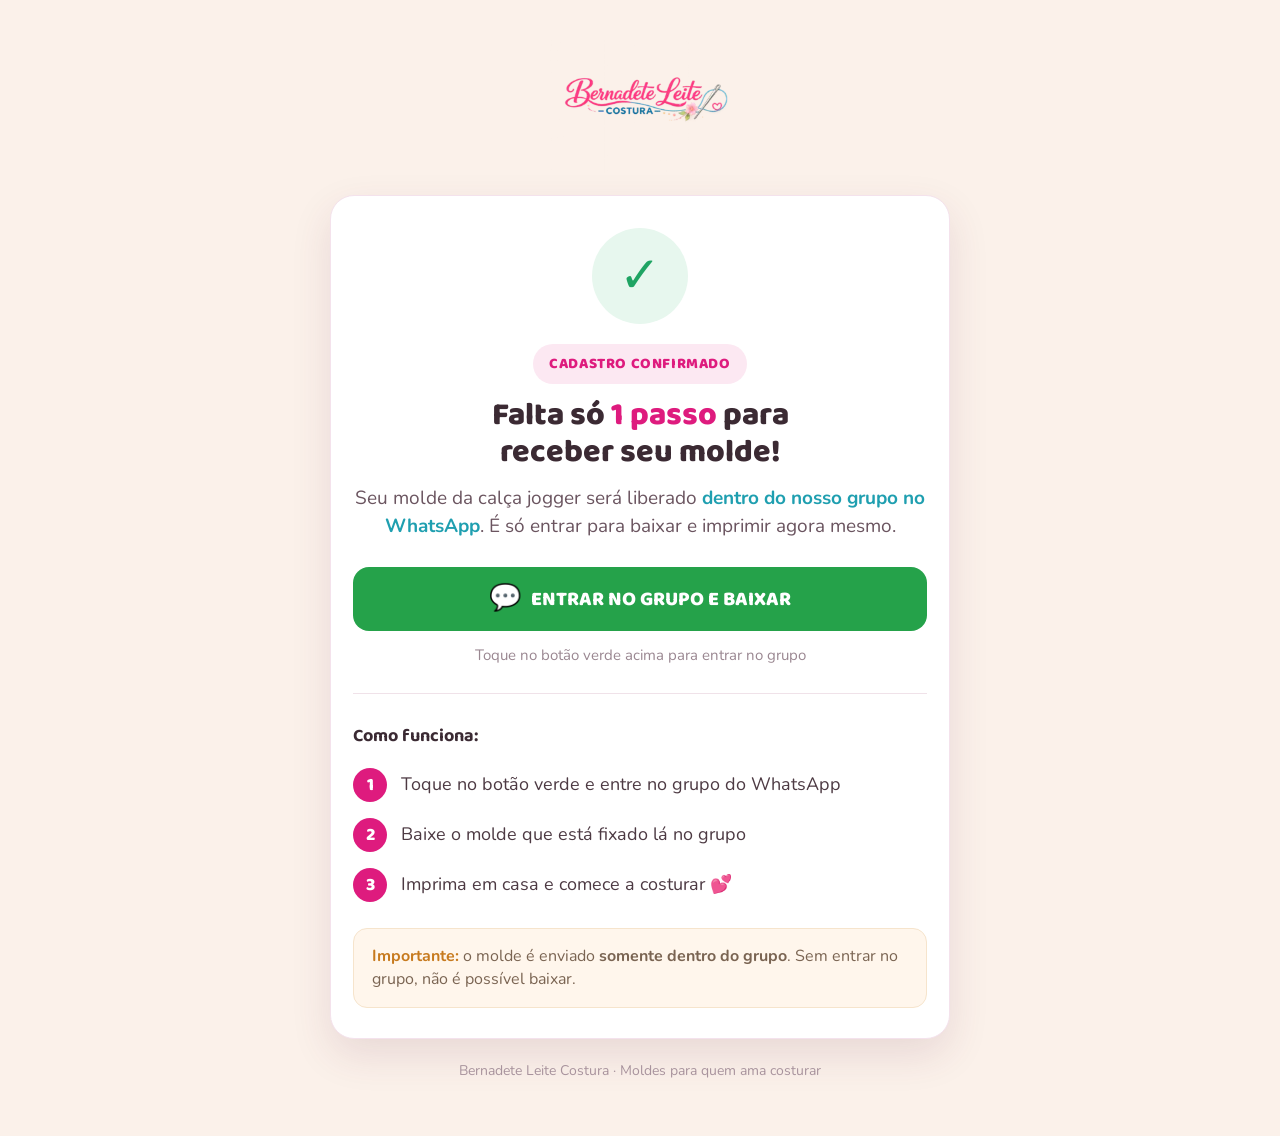
==== obrigado.html @ ce63f88c "Estrutura inicial: LP de captação de leads (Molde Calça Jogger) - 2 páginas estáticas: cadastro (ind" ====
<!DOCTYPE html>
<html lang="pt-BR">
<head>
  <meta charset="utf-8">
  <meta name="viewport" content="width=device-width, initial-scale=1">
  <title>Cadastro confirmado — entre no grupo | Bernadete Leite Costura</title>
  <meta name="description" content="Cadastro confirmado! Entre no nosso grupo do WhatsApp para baixar o molde da calça jogger infantil.">
  <meta name="theme-color" content="#FBF1EA">
  <meta name="robots" content="noindex">

  <link rel="preconnect" href="https://fonts.googleapis.com">
  <link rel="preconnect" href="https://fonts.gstatic.com" crossorigin>
  <link rel="preload" as="image" href="assets/img/logo-bernadete.webp" fetchpriority="high">

  <!-- Fontes: pesos enxutos + carregamento não-bloqueante (display=swap) -->
  <link rel="preload" as="style"
        href="https://fonts.googleapis.com/css2?family=Baloo+2:wght@700;800&family=Nunito:wght@400;600;700&display=swap">
  <link rel="stylesheet" media="print" onload="this.media='all'"
        href="https://fonts.googleapis.com/css2?family=Baloo+2:wght@700;800&family=Nunito:wght@400;600;700&display=swap">
  <noscript>
    <link rel="stylesheet"
          href="https://fonts.googleapis.com/css2?family=Baloo+2:wght@700;800&family=Nunito:wght@400;600;700&display=swap">
  </noscript>

  <link rel="stylesheet" href="assets/css/styles.css">
</head>
<body>
  <main class="page page--typ">
    <div class="container">

      <div class="brand brand--typ">
        <img src="assets/img/logo-bernadete.webp" alt="Bernadete Leite Costura" width="300" height="200" fetchpriority="high">
      </div>

      <section class="card card--typ">
        <div class="success-circle"><span>✓</span></div>

        <span class="pill">CADASTRO CONFIRMADO</span>

        <h1 class="title title--lg">Falta só <span class="accent">1 passo</span> para receber seu molde!</h1>

        <p class="lead lead--lg">
          Seu molde da calça jogger será liberado <strong>dentro do nosso grupo no WhatsApp</strong>.
          É só entrar para baixar e imprimir agora mesmo.
        </p>

        <a id="wa-link" class="btn btn--whatsapp" href="#" target="_blank" rel="noopener">
          <span class="icon">💬</span> ENTRAR NO GRUPO E BAIXAR
        </a>
        <p class="hint">Toque no botão verde acima para entrar no grupo</p>

        <div class="divider"></div>

        <p class="steps-title">Como funciona:</p>
        <ul class="steps">
          <li>
            <span class="step-num">1</span>
            <span class="step-text">Toque no botão verde e entre no grupo do WhatsApp</span>
          </li>
          <li>
            <span class="step-num">2</span>
            <span class="step-text">Baixe o molde que está fixado lá no grupo</span>
          </li>
          <li>
            <span class="step-num">3</span>
            <span class="step-text">Imprima em casa e comece a costurar 💕</span>
          </li>
        </ul>

        <div class="notice">
          <p>
            <strong class="accent">Importante:</strong> o molde é enviado
            <strong>somente dentro do grupo</strong>. Sem entrar no grupo, não é possível baixar.
          </p>
        </div>
      </section>

      <p class="footer footer--typ">Bernadete Leite Costura · Moldes para quem ama costurar</p>

    </div>
  </main>

  <script src="assets/js/config.js"></script>
  <script src="assets/js/main.js" defer></script>
</body>
</html>
---- assets/css/styles.css ----
/* =====================================================================
   Bernadete Leite Costura — LP Molde Calça Jogger
   Estilos compartilhados (mobile-first, leve, sem framework)
   ===================================================================== */

:root {
  /* superfícies */
  --bg: #FBF1EA;
  --card: #FFFFFF;
  --card-border: #F4E2EC;
  --divider: #F0E2E9;
  --shadow-card: 0 16px 40px rgba(99, 42, 72, .12);

  /* marca */
  --pink: #DE1B7E;
  --pink-dark: #C6156E;
  --pink-soft: #FCE8F2;
  --pink-soft-hover: #F9DCEC;
  --pink-border: #F4C8DF;
  --teal: #1F9FB0;
  --teal-soft: #E8F6F8;

  /* whatsapp / sucesso */
  --green: #25A24A;
  --green-dark: #1E8C3E;
  --green-soft: #E7F7EE;
  --green-check: #1FA463;

  /* texto */
  --text: #3B2A33;
  --text-body: #6B5560;
  --text-list: #4D3A43;
  --muted: #9A8791;
  --muted-2: #A8939D;
  --placeholder: #B7A6AE;

  /* inputs */
  --input-border: #E7D6DF;
  --input-bg: #FFFDFE;

  /* aviso (TYP) */
  --warn-bg: #FFF6EC;
  --warn-border: #F6E4CC;
  --warn-text: #7A6452;
  --warn-accent: #C77A1E;

  /* fontes */
  --font-body: 'Nunito', -apple-system, BlinkMacSystemFont, 'Segoe UI', sans-serif;
  --font-display: 'Baloo 2', 'Nunito', sans-serif;
}

*, *::before, *::after { box-sizing: border-box; }
html, body { margin: 0; padding: 0; }

body {
  background: var(--bg);
  color: var(--text);
  font-family: var(--font-body);
  -webkit-font-smoothing: antialiased;
  -moz-osx-font-smoothing: grayscale;
}

img { display: block; max-width: 100%; height: auto; }

/* ---------- layout ---------- */
.page {
  min-height: 100vh;
  min-height: 100dvh;
  display: flex;
  justify-content: center;
  padding: 16px 16px 44px;
}
.page--typ { padding-top: 24px; padding-bottom: 48px; }
.container { width: 100%; max-width: 540px; }

/* ---------- marca / logo ---------- */
.brand { text-align: center; margin-bottom: 12px; }
.brand img { width: 170px; max-width: 52%; margin: 0 auto; }
.brand--typ { margin-bottom: 18px; }
.brand--typ img { width: 190px; max-width: 56%; }

/* ---------- card ---------- */
.card {
  background: var(--card);
  border: 1px solid var(--card-border);
  border-radius: 24px;
  box-shadow: var(--shadow-card);
}
.grid { display: flex; flex-direction: column; gap: 18px; }
.grid .card { margin: 0; }
.card--form { padding: 22px 20px 24px; }
.card--info { padding: 24px 20px 26px; }
.card--typ { padding: 32px 22px 30px; text-align: center; }

/* ---------- badge / pill ---------- */
.badge {
  display: inline-flex;
  align-items: center;
  gap: 7px;
  background: var(--pink-soft);
  color: var(--pink);
  font-family: var(--font-display);
  font-weight: 800;
  font-size: 14px;
  letter-spacing: .04em;
  padding: 7px 14px;
  border-radius: 999px;
  margin-bottom: 12px;
}
.badge .emoji { font-size: 15px; }
.pill {
  display: inline-block;
  background: var(--pink-soft);
  color: var(--pink);
  font-family: var(--font-display);
  font-weight: 800;
  font-size: 15px;
  letter-spacing: .04em;
  padding: 8px 16px;
  border-radius: 999px;
  margin-bottom: 14px;
}

/* ---------- títulos ---------- */
.title {
  font-family: var(--font-display);
  font-weight: 800;
  font-size: 29px;
  line-height: 1.14;
  margin: 0 0 8px;
  color: var(--text);
  text-wrap: balance;
}
.title--lg { font-size: 32px; line-height: 1.15; margin: 0 0 12px; }
.title .accent { color: var(--pink); }

.lead { font-size: 18px; line-height: 1.4; margin: 0 0 18px; color: var(--text-body); }
.lead--lg { font-size: 19px; line-height: 1.5; margin: 0 0 26px; text-wrap: pretty; }
.lead strong { color: var(--teal); }

/* ---------- formulário ---------- */
.form { display: flex; flex-direction: column; gap: 13px; }
.field { display: flex; flex-direction: column; gap: 6px; }
.field label { font-size: 16px; font-weight: 700; color: var(--text); }
.field input {
  width: 100%;
  font-family: var(--font-body);
  font-size: 18px;
  padding: 15px 18px;
  border: 2px solid var(--input-border);
  border-radius: 14px;
  outline: none;
  color: var(--text);
  background: var(--input-bg);
  transition: border-color .15s ease;
}
.field input::placeholder { color: var(--placeholder); }
.field input:focus { border-color: var(--pink); }

/* ---------- botões ---------- */
.btn {
  width: 100%;
  display: flex;
  align-items: center;
  justify-content: center;
  gap: 10px;
  font-family: var(--font-display);
  font-weight: 800;
  line-height: 1.2;
  border: none;
  border-radius: 16px;
  cursor: pointer;
  text-decoration: none;
  text-align: center;
  transition: background .15s ease;
}
.btn--primary {
  margin-top: 4px;
  font-size: 20px;
  color: #fff;
  background: var(--pink);
  padding: 18px;
  animation: ctaPulse 2.4s ease-in-out infinite;
}
.btn--primary:hover { background: var(--pink-dark); }
.btn--secondary {
  font-size: 19px;
  color: var(--pink);
  background: var(--pink-soft);
  border: 2px solid var(--pink-border);
  padding: 16px 18px;
}
.btn--secondary:hover { background: var(--pink-soft-hover); }
.btn--whatsapp {
  font-size: 20px;
  color: #fff;
  background: var(--green);
  padding: 19px 18px;
  animation: waPulse 2.2s ease-in-out infinite;
}
.btn--whatsapp:hover { background: var(--green-dark); }
.btn[disabled] { opacity: .7; cursor: default; animation: none; }
.btn .icon { font-size: 26px; line-height: 1; }

.privacy { text-align: center; font-size: 14px; color: var(--muted); margin: 13px 0 0; line-height: 1.4; }
.hint { font-size: 15px; color: var(--muted); margin: 14px 0 0; }

/* ---------- imagem do produto ---------- */
.product {
  position: relative;
  border-radius: 18px;
  overflow: hidden;
  margin-bottom: 22px;
  border: 1px solid var(--divider);
}
.product img { display: block; width: 100%; }

/* placeholder visível enquanto a imagem real não existe */
.product__hint { display: none; }
.product--empty {
  background: var(--pink-soft);
  border: 1px dashed var(--pink-border);
}
.product--empty .product__hint {
  display: flex;
  flex-direction: column;
  align-items: center;
  justify-content: center;
  gap: 6px;
  min-height: 240px;
  padding: 24px 20px;
  text-align: center;
  font-family: var(--font-display);
  font-weight: 700;
  font-size: 17px;
  color: var(--pink);
}
.product--empty .product__hint small {
  font-family: var(--font-body);
  font-weight: 600;
  font-size: 13px;
  color: var(--muted);
}
.product--empty .product__hint code {
  background: #fff;
  padding: 2px 6px;
  border-radius: 6px;
  font-size: 12px;
}

/* ---------- lista de benefícios ---------- */
.section-title {
  font-family: var(--font-display);
  font-weight: 700;
  font-size: 20px;
  margin: 0 0 14px;
  color: var(--text);
}
.benefits {
  list-style: none;
  margin: 0 0 24px;
  padding: 0;
  display: flex;
  flex-direction: column;
  gap: 13px;
}
.benefits li {
  display: flex;
  align-items: flex-start;
  gap: 12px;
  font-size: 18px;
  line-height: 1.4;
  color: var(--text-list);
}
.bullet {
  flex: none;
  width: 28px;
  height: 28px;
  border-radius: 50%;
  display: flex;
  align-items: center;
  justify-content: center;
  margin-top: 1px;
}
.bullet--pink { background: var(--pink-soft); color: var(--pink); font-size: 15px; }
.bullet--teal { background: var(--teal-soft); color: var(--teal); font-weight: 700; }

/* ---------- rodapé ---------- */
.footer { text-align: center; font-size: 14px; color: var(--muted-2); margin: 20px 0 0; }
.footer--typ { margin-top: 22px; }

/* ---------- página de obrigado ---------- */
.success-circle {
  width: 96px;
  height: 96px;
  margin: 0 auto 20px;
  border-radius: 50%;
  background: var(--green-soft);
  display: flex;
  align-items: center;
  justify-content: center;
  animation: popIn .5s ease-out;
}
.success-circle span { font-size: 50px; line-height: 1; color: var(--green-check); }

.divider { height: 1px; background: var(--divider); margin: 28px 0; }

.steps-title {
  font-family: var(--font-display);
  font-weight: 700;
  font-size: 18px;
  color: var(--text);
  margin: 0 0 18px;
  text-align: left;
}
.steps {
  list-style: none;
  margin: 0;
  padding: 0;
  display: flex;
  flex-direction: column;
  gap: 16px;
  text-align: left;
}
.steps li { display: flex; align-items: flex-start; gap: 14px; }
.step-num {
  flex: none;
  width: 34px;
  height: 34px;
  border-radius: 50%;
  background: var(--pink);
  color: #fff;
  font-family: var(--font-display);
  font-weight: 800;
  font-size: 18px;
  display: flex;
  align-items: center;
  justify-content: center;
}
.step-text { font-size: 18px; line-height: 1.4; color: var(--text-list); padding-top: 4px; }

.notice {
  background: var(--warn-bg);
  border: 1px solid var(--warn-border);
  border-radius: 14px;
  padding: 16px 18px;
  margin-top: 26px;
  text-align: left;
}
.notice p { font-size: 16px; line-height: 1.45; color: var(--warn-text); margin: 0; }
.notice .accent { color: var(--warn-accent); }

/* =====================================================================
   DESKTOP (>= 920px) — cards empilhados, só um pouco mais largos
   ===================================================================== */
@media (min-width: 920px) {
  .page { padding: 40px 24px 56px; }
  .page--typ { align-items: center; }
  .container { max-width: 620px; }
  .brand { margin-bottom: 22px; }
  .brand img { width: 190px; }
  .brand--typ img { width: 200px; }
  .title { font-size: 32px; }
}

/* ---------- animações ---------- */
@keyframes ctaPulse {
  0%, 100% { box-shadow: 0 10px 24px rgba(222, 27, 126, .32), 0 0 0 0 rgba(222, 27, 126, .30); }
  50% { box-shadow: 0 10px 24px rgba(222, 27, 126, .32), 0 0 0 12px rgba(222, 27, 126, 0); }
}
@keyframes waPulse {
  0%, 100% { box-shadow: 0 10px 24px rgba(18, 140, 70, .32), 0 0 0 0 rgba(37, 211, 102, .40); }
  50% { box-shadow: 0 10px 24px rgba(18, 140, 70, .32), 0 0 0 12px rgba(37, 211, 102, 0); }
}
@keyframes popIn {
  0% { transform: scale(.5); }
  70% { transform: scale(1.12); }
  100% { transform: scale(1); }
}

@media (prefers-reduced-motion: reduce) {
  .btn--primary, .btn--whatsapp, .success-circle { animation: none; }
}
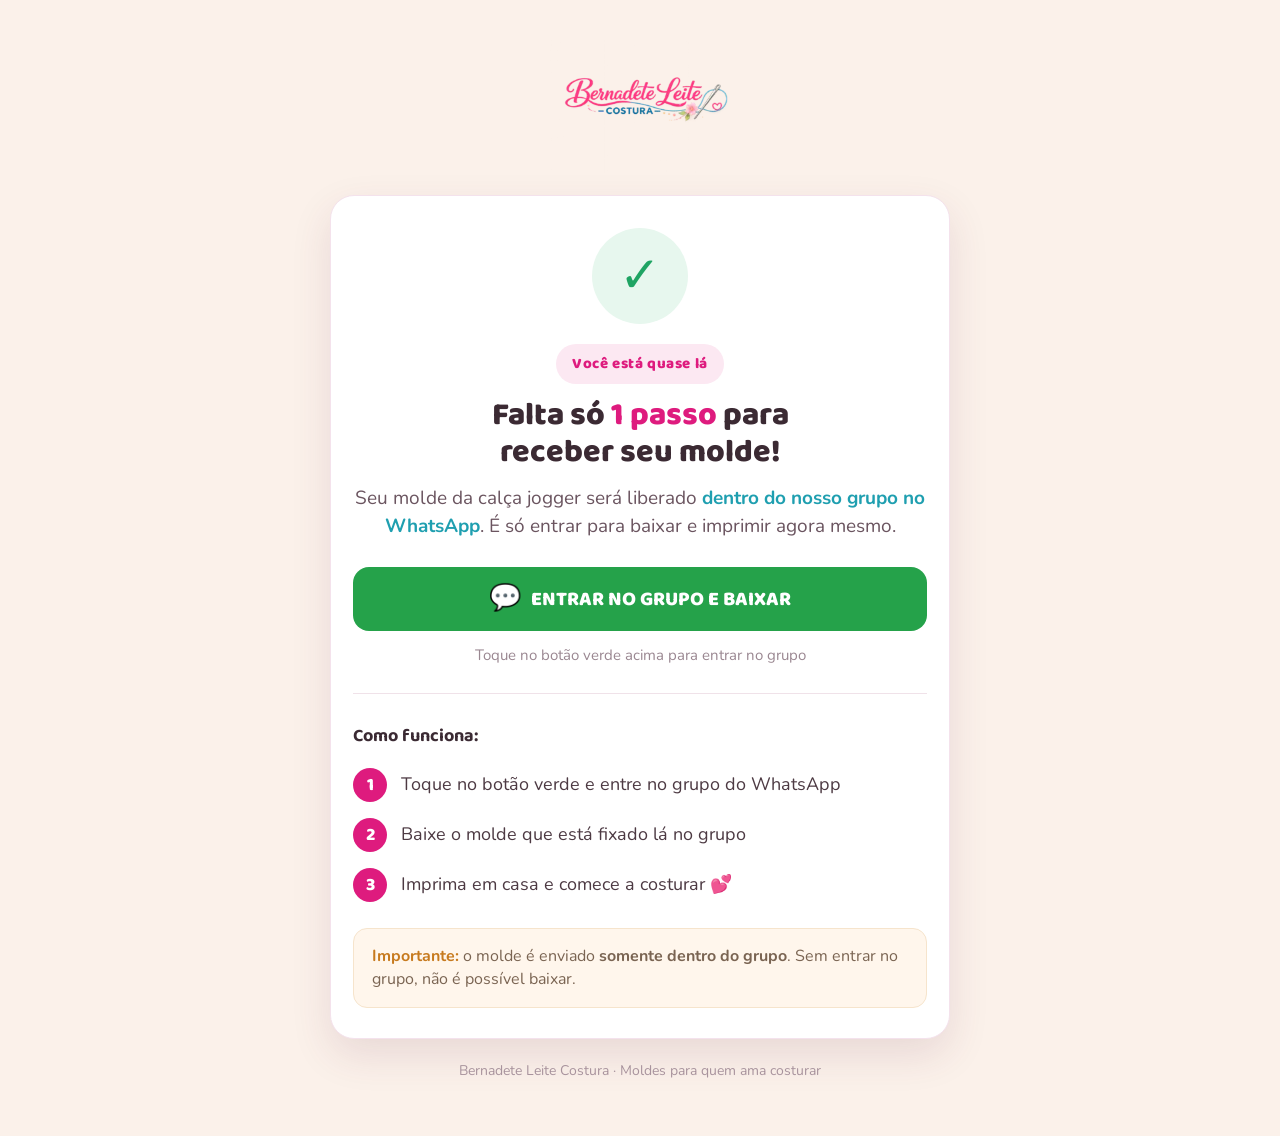
==== commit b521898f: "Botão verde, novo título na TYP e URLs limpas (sem .html) - Botão do formulário (.btn--primary) agor" ====
--- a/obrigado.html
+++ b/obrigado.html
@@ -35,7 +35,7 @@
       <section class="card card--typ">
         <div class="success-circle"><span>✓</span></div>
 
-        <span class="pill">CADASTRO CONFIRMADO</span>
+        <span class="pill">Você está quase lá</span>
 
         <h1 class="title title--lg">Falta só <span class="accent">1 passo</span> para receber seu molde!</h1>
 
--- a/assets/css/styles.css
+++ b/assets/css/styles.css
@@ -178,11 +178,11 @@
   margin-top: 4px;
   font-size: 20px;
   color: #fff;
-  background: var(--pink);
+  background: var(--green);
   padding: 18px;
   animation: ctaPulse 2.4s ease-in-out infinite;
 }
-.btn--primary:hover { background: var(--pink-dark); }
+.btn--primary:hover { background: var(--green-dark); }
 .btn--secondary {
   font-size: 19px;
   color: var(--pink);
